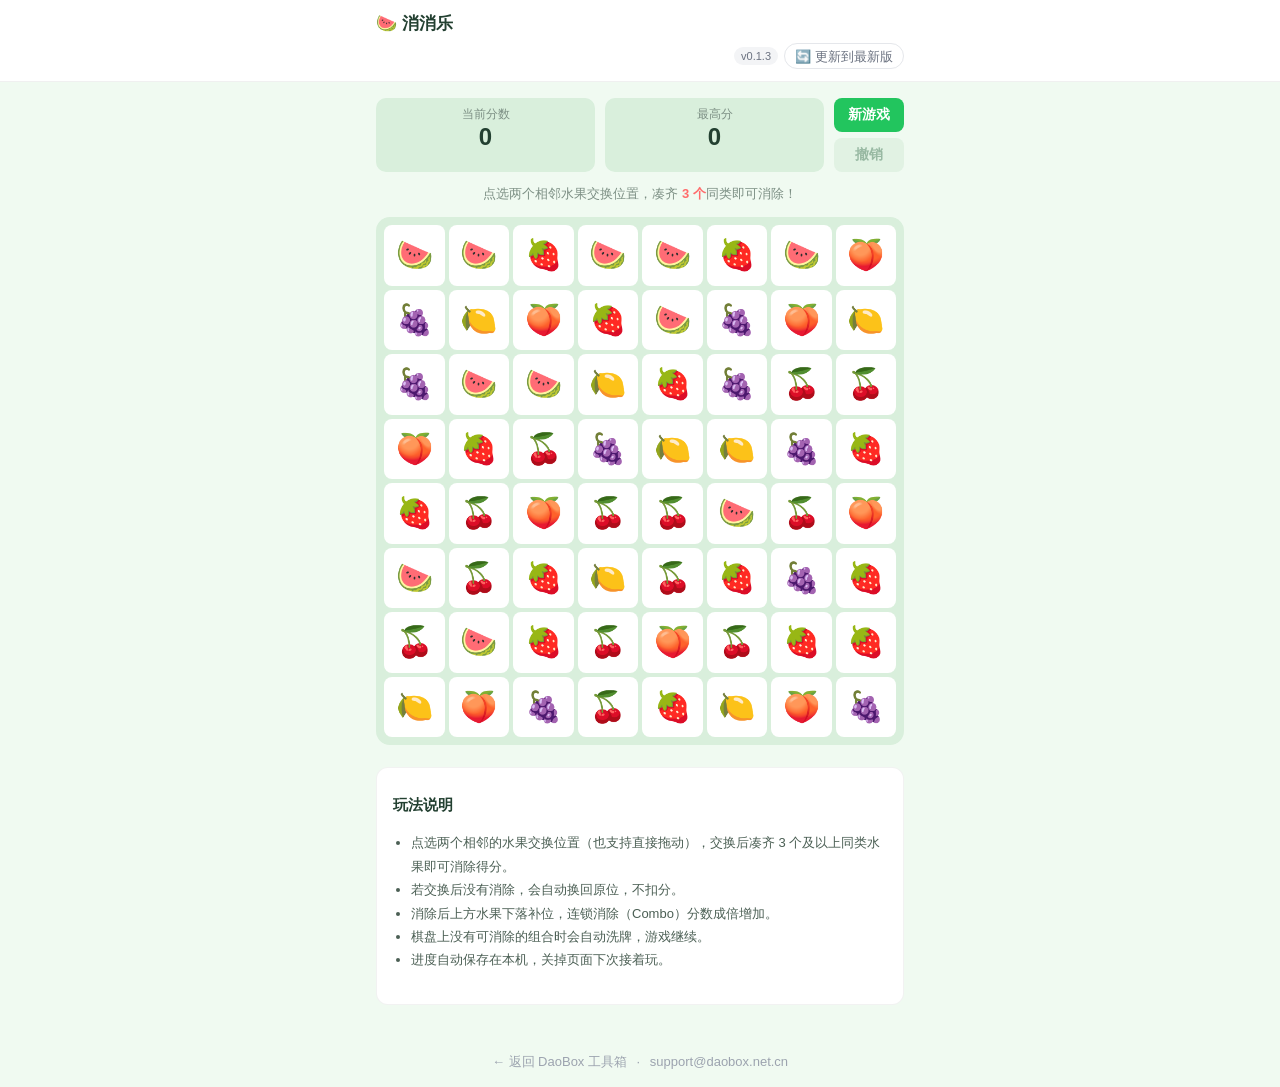
==== public/index.html @ 73c2ea01 "ui: 更新按钮改为图标+文字「更新到最新版」（手机端缩短为「更新」，分层规范）" ====
<!DOCTYPE html>
<html lang="zh-CN">
<head>
  <script>
    // 双域名适配：国内站 daobox.net.cn / 海外站 daobox.app，门户与登录按当前域名自动选择
    window.DB_HOME = location.hostname.indexOf('daobox.net.cn') !== -1
      ? 'https://daobox.net.cn' : 'https://daobox.app';
  </script>
  <meta charset="UTF-8">
  <meta name="viewport" content="width=device-width, initial-scale=1.0, viewport-fit=cover">
  <title>消消乐 · DaoBox 休闲小游戏</title>
  <meta name="description" content="DaoBox 消消乐：交换相邻水果，凑齐 3 个即可消除，连锁消除得分翻倍！点选、拖动都支持，随时随地来一局。">
  <link rel="manifest" href="manifest.json">
  <link rel="icon" href="icons/favicon.svg" type="image/svg+xml">
  <link rel="apple-touch-icon" href="icons/apple-touch-icon.png">
  <meta name="theme-color" content="#22c55e">
  <link rel="stylesheet" href="style.css?v=3">
</head>
<body>
  <header class="topbar">
    <div class="topbar-inner">
      <div class="brand">🍉 消消乐</div>
      <div class="topbar-tools"><span class="version-badge" id="app-version">v0.1.0</span><button class="refresh-btn" id="refresh-btn" type="button" aria-label="更新到最新版">🔄<span class="rb-full">更新到最新版</span><span class="rb-short">更新</span></button></div>
      <div class="topbar-slot" id="db-account-slot"></div>
    </div>
  </header>

  <main class="page">
    <section class="hud">
      <div class="score-box">
        <div class="score-label">当前分数</div>
        <div class="score-value" id="score">0</div>
      </div>
      <div class="score-box">
        <div class="score-label">最高分</div>
        <div class="score-value" id="best">0</div>
      </div>
      <div class="btn-col">
        <button id="btn-new" class="btn primary" type="button">新游戏</button>
        <button id="btn-undo" class="btn" type="button" disabled>撤销</button>
      </div>
    </section>

    <p class="hint">点选两个相邻水果交换位置，凑齐 <b>3 个</b>同类即可消除！</p>

    <div id="board" class="board" aria-label="消消乐棋盘">
      <div class="cells" id="cells"></div>
    </div>
    <div id="float-layer" class="float-layer"></div>

    <section class="tips">
      <h2>玩法说明</h2>
      <ul>
        <li>点选两个相邻的水果交换位置（也支持直接拖动），交换后凑齐 3 个及以上同类水果即可消除得分。</li>
        <li>若交换后没有消除，会自动换回原位，不扣分。</li>
        <li>消除后上方水果下落补位，连锁消除（Combo）分数成倍增加。</li>
        <li>棋盘上没有可消除的组合时会自动洗牌，游戏继续。</li>
        <li>进度自动保存在本机，关掉页面下次接着玩。</li>
      </ul>
    </section>
  </main>

  <div id="time-lock" class="modal-mask hidden">
    <div class="modal-card">
      <div class="win-emoji">⏰</div>
      <h3>今日免费时长已用完</h3>
      <p>注册登录每天可获得更多时长。</p>
      <div class="modal-btns">
        <a id="lock-login" class="primary-btn" href="javascript:void(0)">注册 / 登录</a>
        <button id="lock-close" class="secondary-btn" type="button">知道了</button>
      </div>
    </div>
  </div>

  <footer class="footer">
    <a id="home-link" href="javascript:void(0)">← 返回 DaoBox 工具箱</a>
    <span class="dot">·</span>
    <span id="contact-email"></span>
  </footer>

  <script>
    // 联系邮箱运行时拼接（防 Cloudflare obfuscate）
    (function () {
      var u = 'support', d = 'daobox.net.cn';
      document.getElementById('contact-email').innerHTML =
        '<a href="mailto:' + u + '@' + d + '">' + u + '@' + d + '</a>';
    })();
  </script>
  <script src="app.js?v=4"></script>
  <script>document.write('<script src="' + window.DB_HOME + '/portal.js" data-app="xiaoxiaole"><\/script>');</script>
  <script>
    (function () {
      var login = document.getElementById('lock-login');
      if (login) login.href = window.DB_HOME + '/login?src=xiaoxiaole';
      var home = document.getElementById('home-link');
      if (home) home.href = window.DB_HOME + '?src=xiaoxiaole';
    })();
  </script>
  <script>
    if ('serviceWorker' in navigator) {
      window.addEventListener('load', function () {
        navigator.serviceWorker.register('./service-worker.js').catch(function () {});
      });
    }
  
      // 切回前台时触发 SW 更新检查（覆盖长期不关闭的页面，方案A）
      document.addEventListener('visibilitychange', function () {
        if (document.visibilityState !== 'visible' || !('serviceWorker' in navigator)) return;
        navigator.serviceWorker.getRegistration().then(function (r) {
          if (r) r.update().catch(function () {});
        }).catch(function () {});
      });
  </script>
</body>
</html>
---- public/style.css ----
/* 消消乐 · DaoBox 家族（v0.1.0） */
:root {
  --bg: #f0faf1;
  --board: #d9efdc;
  --cell: #ffffff;
  --text: #234031;
  --muted: #7c8f84;
  --accent: #ff6b6b;
  --green: #22c55e;
}

* { box-sizing: border-box; }
html, body { margin: 0; padding: 0; }
body {
  min-height: 100vh; min-height: 100dvh;
  display: flex; flex-direction: column;
  background: var(--bg); color: var(--text);
  font-family: -apple-system, BlinkMacSystemFont, "PingFang SC", "Helvetica Neue", "Microsoft YaHei", sans-serif;
  -webkit-tap-highlight-color: transparent;
}

/* ---------- 顶栏 ---------- */
.topbar { background: #fff; border-bottom: 1px solid rgba(0,0,0,.06); }
.topbar-inner {
  max-width: 560px; margin: 0 auto;
  display: flex; align-items: center; justify-content: flex-end; flex-wrap: wrap; row-gap: 8px;
  padding: 12px 16px;
}
.topbar-inner .brand { flex: 1 1 100%; white-space: nowrap; }
.brand { font-size: 17px; font-weight: 700; }
.topbar-tools { display: inline-flex; align-items: center; gap: 6px; }
.version-badge { font-size: 11px; color: #6b7280; background: #f3f4f6; border-radius: 999px; padding: 3px 7px; }
.refresh-btn { height: 26px; padding: 0 10px; border: 1px solid #e5e7eb; border-radius: 999px; background: #fff; color: #6b7280; font-size: 13px; line-height: 1; cursor: pointer; display: inline-flex; align-items: center; gap: 4px; white-space: nowrap; }
.refresh-btn:hover { color: var(--green); border-color: #86efac; }

/* ---------- 主体 ---------- */
.page { max-width: 560px; width: 100%; margin: 0 auto; padding: 16px 16px 32px; flex: 1; }

.hud { display: flex; gap: 10px; align-items: stretch; margin-bottom: 12px; }
.score-box { flex: 1; background: var(--board); border-radius: 10px; padding: 8px 12px; text-align: center; }
.score-label { font-size: 12px; color: var(--muted); }
.score-value { font-size: 24px; font-weight: 800; line-height: 1.2; }
.btn-col { display: flex; flex-direction: column; gap: 6px; justify-content: center; }
.btn {
  border: none; border-radius: 8px;
  padding: 8px 14px; font-size: 14px; font-weight: 700;
  background: #cfe9d4; color: #2f6b44; cursor: pointer;
}
.btn.primary { background: var(--green); color: #fff; }
.btn:disabled { opacity: .45; cursor: default; }

.hint { font-size: 13px; margin-bottom: 14px; text-align: center; color: var(--muted); }
.hint b { color: var(--accent); }

/* ---------- 棋盘 ---------- */
.board {
  width: 100%;
  background: var(--board);
  border-radius: 14px;
  padding: 8px;
  touch-action: none;
  user-select: none;
  -webkit-user-select: none;
}
.cells {
  display: grid;
  grid-template-columns: repeat(8, 1fr);
  gap: 4px;
}
.cell {
  aspect-ratio: 1;
  background: var(--cell);
  border-radius: 8px;
  display: flex; align-items: center; justify-content: center;
  font-size: clamp(18px, 5.4vw, 30px);
  line-height: 1;
  cursor: pointer;
  position: relative;
}
.cell.selected { outline: 3px solid var(--accent); outline-offset: -3px; transform: scale(.9); }
.cell.swap-bump { animation: bump .16s ease; }
.cell.shake { animation: shake .3s ease; }
.cell.clearing { animation: pop-out .26s ease forwards; pointer-events: none; }
.cell.drop-in { animation: drop-in .22s ease backwards; }

@keyframes bump {
  0% { transform: scale(1); }
  50% { transform: scale(.82); }
  100% { transform: scale(1); }
}
@keyframes shake {
  0%, 100% { transform: translateX(0); }
  25% { transform: translateX(-3px); }
  75% { transform: translateX(3px); }
}
@keyframes pop-out {
  0% { transform: scale(1); opacity: 1; }
  100% { transform: scale(.1); opacity: 0; }
}
@keyframes drop-in {
  0% { transform: translateY(-14px); opacity: 0; }
  100% { transform: translateY(0); opacity: 1; }
}

/* ---------- 得分飘字 ---------- */
.float-layer {
  position: relative; height: 0; overflow: visible;
  max-width: 560px; margin: 0 auto; pointer-events: none; text-align: center;
}
.float-text {
  position: absolute; left: 50%; top: -8px;
  transform: translateX(-50%);
  font-size: 20px; font-weight: 800; color: var(--accent);
  text-shadow: 0 1px 4px rgba(255,107,107,.3);
  animation: float-up 1s ease forwards;
  white-space: nowrap;
}
@keyframes float-up {
  0% { opacity: 0; transform: translate(-50%, 8px); }
  20% { opacity: 1; }
  100% { opacity: 0; transform: translate(-50%, -34px); }
}

/* ---------- 提示 toast ---------- */
.toast {
  position: fixed; left: 50%; bottom: 96px; transform: translateX(-50%);
  background: rgba(23,42,33,.88); color: #fff;
  font-size: 13px; padding: 9px 16px; border-radius: 999px;
  z-index: 900; pointer-events: none;
  animation: toast-in .25s ease;
}
.toast.hidden { display: none; }
@keyframes toast-in {
  0% { opacity: 0; transform: translate(-50%, 8px); }
  100% { opacity: 1; transform: translate(-50%, 0); }
}

/* ---------- 说明 ---------- */
.tips {
  margin-top: 22px; background: #fff; border-radius: 12px;
  padding: 16px; border: 1px solid rgba(0,0,0,.05);
}
.tips h2 { font-size: 15px; margin-bottom: 8px; }
.tips ul { padding-left: 18px; }
.tips li { font-size: 13px; line-height: 1.8; color: #4b5f54; }

/* ---------- 弹窗 ---------- */
.modal-mask {
  position: fixed; inset: 0; z-index: 1000;
  background: rgba(2,6,23,.6);
  display: flex; align-items: center; justify-content: center;
  padding: 20px;
}
.modal-mask.hidden { display: none; }
.modal-card {
  width: 100%; max-width: 340px; background: #fff; border-radius: 16px;
  padding: 26px 22px; text-align: center;
}
.modal-card .win-emoji { font-size: 42px; line-height: 1; }
.modal-card h3 { font-size: 19px; margin: 12px 0 6px; color: #111827; }
.modal-card p { font-size: 14px; color: #6b7280; line-height: 1.6; }
.modal-btns { display: flex; flex-direction: column; gap: 10px; margin-top: 18px; }
.primary-btn, .secondary-btn {
  display: block; width: 100%; padding: 11px 0; border-radius: 10px;
  font-size: 15px; font-weight: 700; text-decoration: none; text-align: center;
  border: none; cursor: pointer;
}
.primary-btn { background: var(--green); color: #fff; }
.secondary-btn { background: #f3f4f6; color: #374151; }

/* ---------- 底部 ---------- */
.footer {
  max-width: 560px; width: 100%; margin: 0 auto;
  padding: 16px; text-align: center; font-size: 13px; color: #9ca3af;
}
.footer a { color: #9ca3af; text-decoration: none; }
.footer .dot { margin: 0 6px; }

@media (max-width: 380px) {
  .score-value { font-size: 20px; }
  .btn { padding: 7px 10px; font-size: 13px; }
}

/* v更新按钮分层：手机端缩短文案 */
.rb-short{display:none}
@media (max-width:480px){.rb-full{display:none}.rb-short{display:inline}}
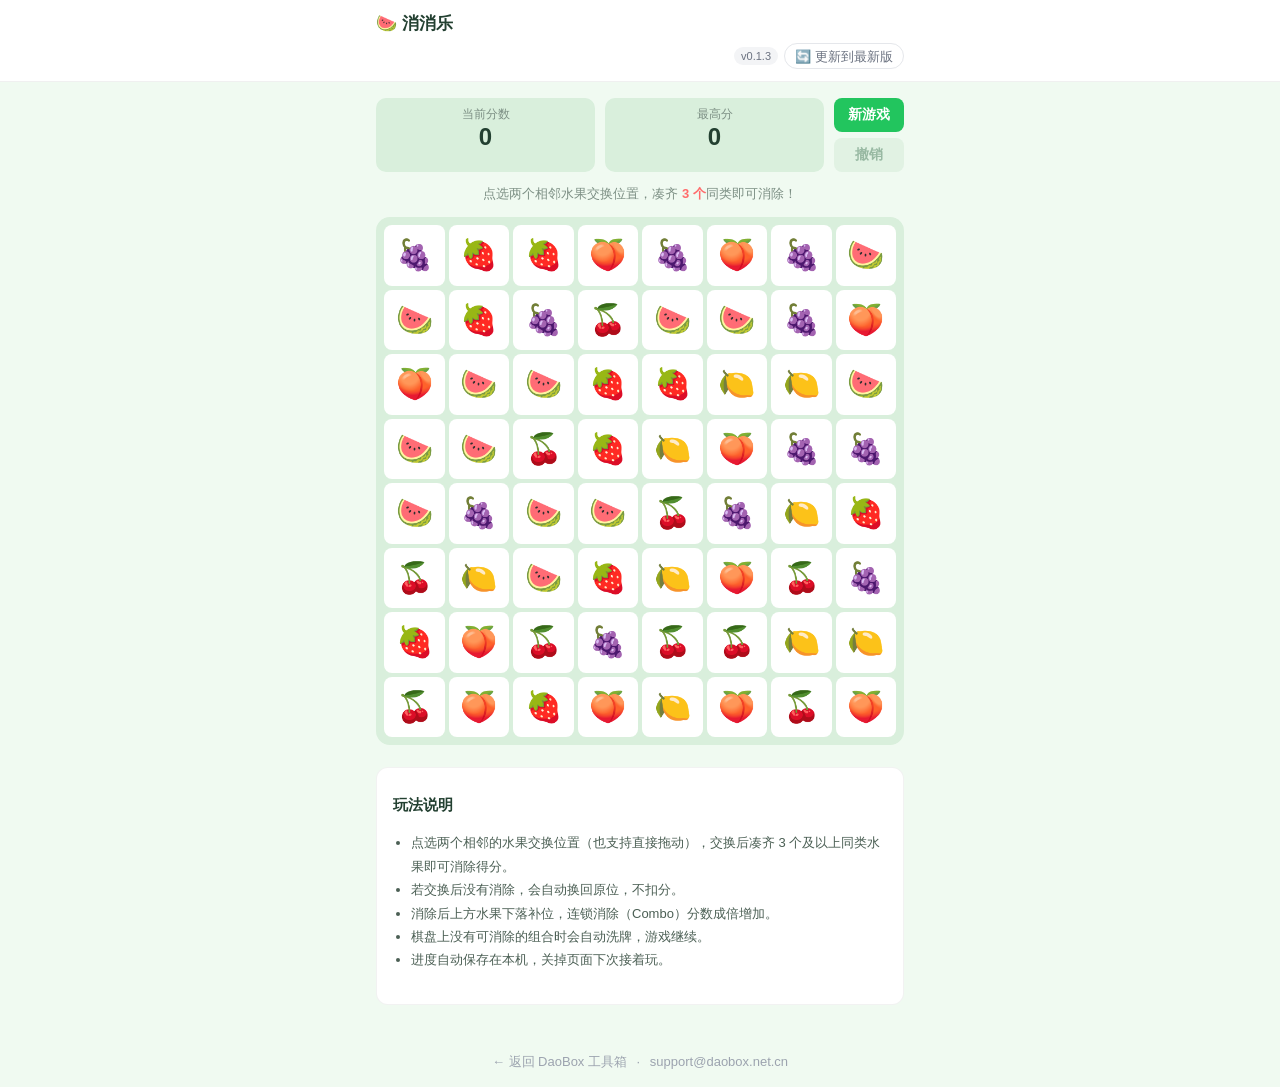
==== commit b2cf50ca: "seo: 补 robots/sitemap + 首页关键词 TDK（百度/Google 收录优化，儿童教育主轴）" ====
--- a/public/index.html
+++ b/public/index.html
@@ -8,9 +8,10 @@
   </script>
   <meta charset="UTF-8">
   <meta name="viewport" content="width=device-width, initial-scale=1.0, viewport-fit=cover">
-  <title>消消乐 · DaoBox 休闲小游戏</title>
-  <meta name="description" content="DaoBox 消消乐：交换相邻水果，凑齐 3 个即可消除，连锁消除得分翻倍！点选、拖动都支持，随时随地来一局。">
-  <link rel="manifest" href="manifest.json">
+  <title>消消乐游戏在线玩 - 儿童益智水果三消 | 道盒 DaoBox 儿童学习工具箱</title>
+  <meta name="description" content="水果三消消消乐游戏在线玩，画面可爱关卡丰富。适合孩子的休闲益智小游戏，免费无需下载，手机平板都能玩。">
+  <meta name="keywords" content="消消乐,三消游戏,水果消消乐,儿童益智游戏,休闲游戏">
+<link rel="manifest" href="manifest.json">
   <link rel="icon" href="icons/favicon.svg" type="image/svg+xml">
   <link rel="apple-touch-icon" href="icons/apple-touch-icon.png">
   <meta name="theme-color" content="#22c55e">
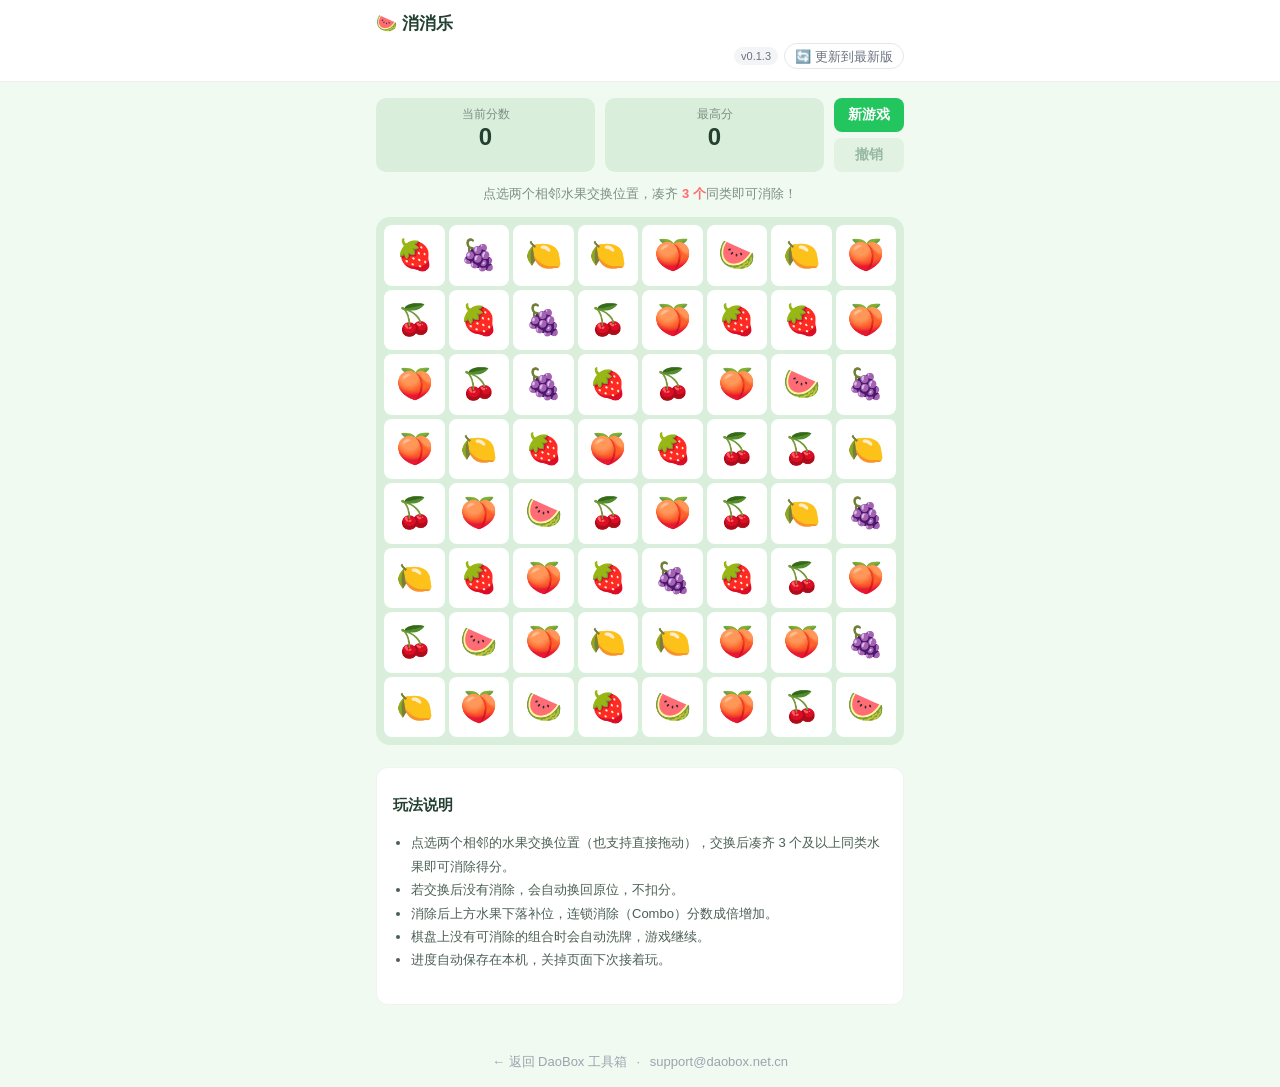
==== commit 532faa84: "seo: index.html meta 追加防沉迷/家长管控关键词与描述" ====
--- a/public/index.html
+++ b/public/index.html
@@ -9,8 +9,8 @@
   <meta charset="UTF-8">
   <meta name="viewport" content="width=device-width, initial-scale=1.0, viewport-fit=cover">
   <title>消消乐游戏在线玩 - 儿童益智水果三消 | 道盒 DaoBox 儿童学习工具箱</title>
-  <meta name="description" content="水果三消消消乐游戏在线玩，画面可爱关卡丰富。适合孩子的休闲益智小游戏，免费无需下载，手机平板都能玩。">
-  <meta name="keywords" content="消消乐,三消游戏,水果消消乐,儿童益智游戏,休闲游戏">
+  <meta name="description" content="水果三消消消乐游戏在线玩，画面可爱关卡丰富。适合孩子的休闲益智小游戏，免费无需下载，手机平板都能玩。家长可控时长，孩子玩得安心。">
+  <meta name="keywords" content="消消乐,三消游戏,水果消消乐,儿童益智游戏,休闲游戏,防沉迷游戏,儿童防沉迷,家长可控时长">
 <link rel="manifest" href="manifest.json">
   <link rel="icon" href="icons/favicon.svg" type="image/svg+xml">
   <link rel="apple-touch-icon" href="icons/apple-touch-icon.png">
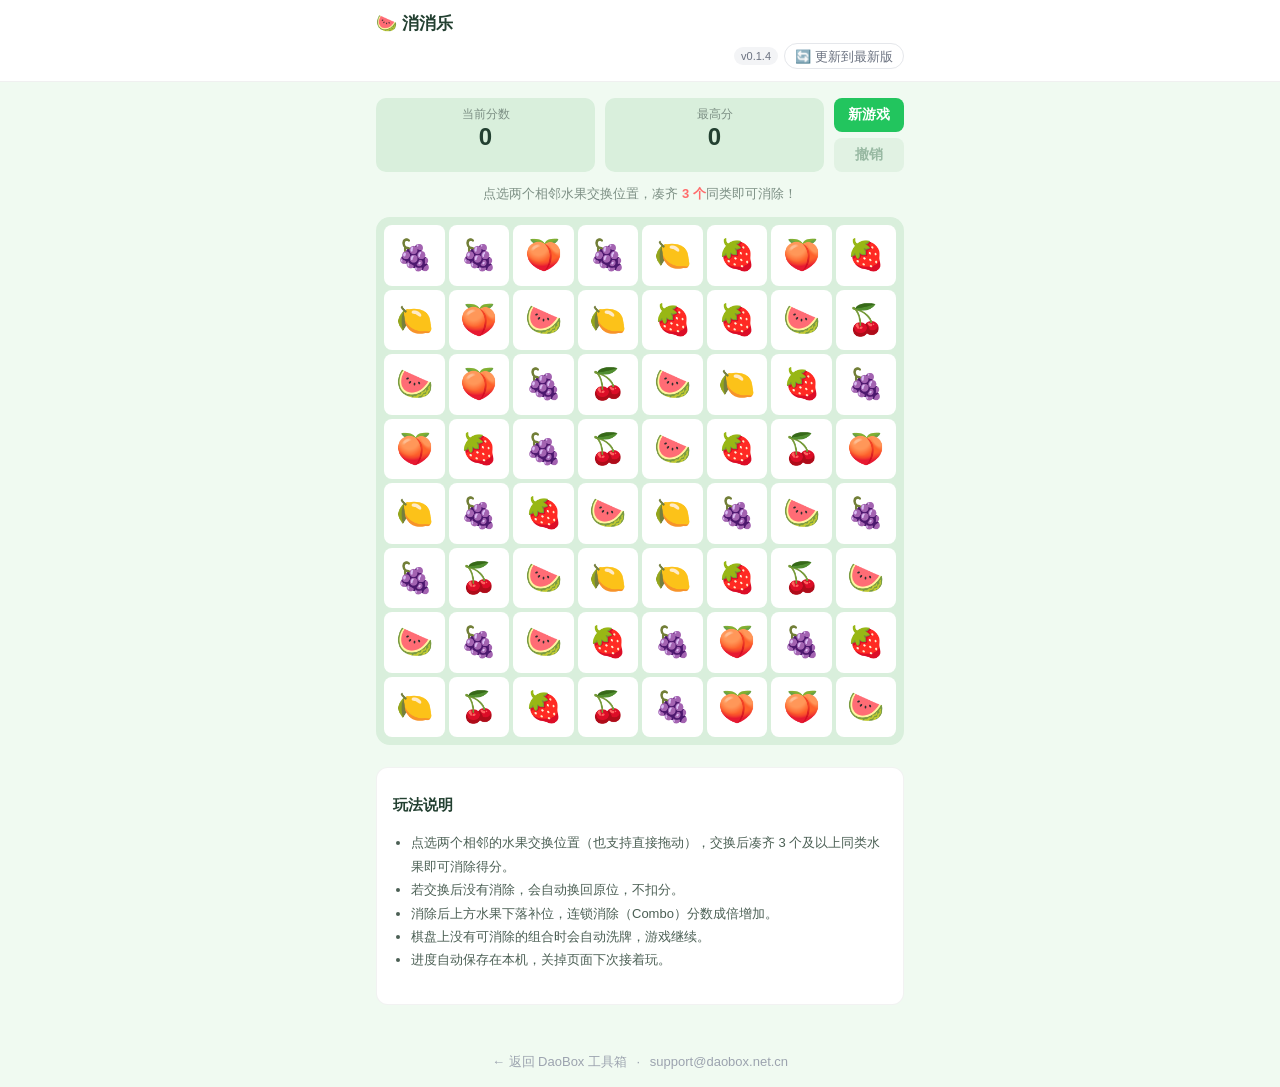
==== commit f16c05bc: "fix: 更新按钮改强制回源 + 返回工具箱链接域名自适应 + 版本号递增" ====
--- a/public/index.html
+++ b/public/index.html
@@ -87,7 +87,7 @@
         '<a href="mailto:' + u + '@' + d + '">' + u + '@' + d + '</a>';
     })();
   </script>
-  <script src="app.js?v=4"></script>
+  <script src="app.js?v=0.1.4"></script>
   <script>document.write('<script src="' + window.DB_HOME + '/portal.js" data-app="xiaoxiaole"><\/script>');</script>
   <script>
     (function () {
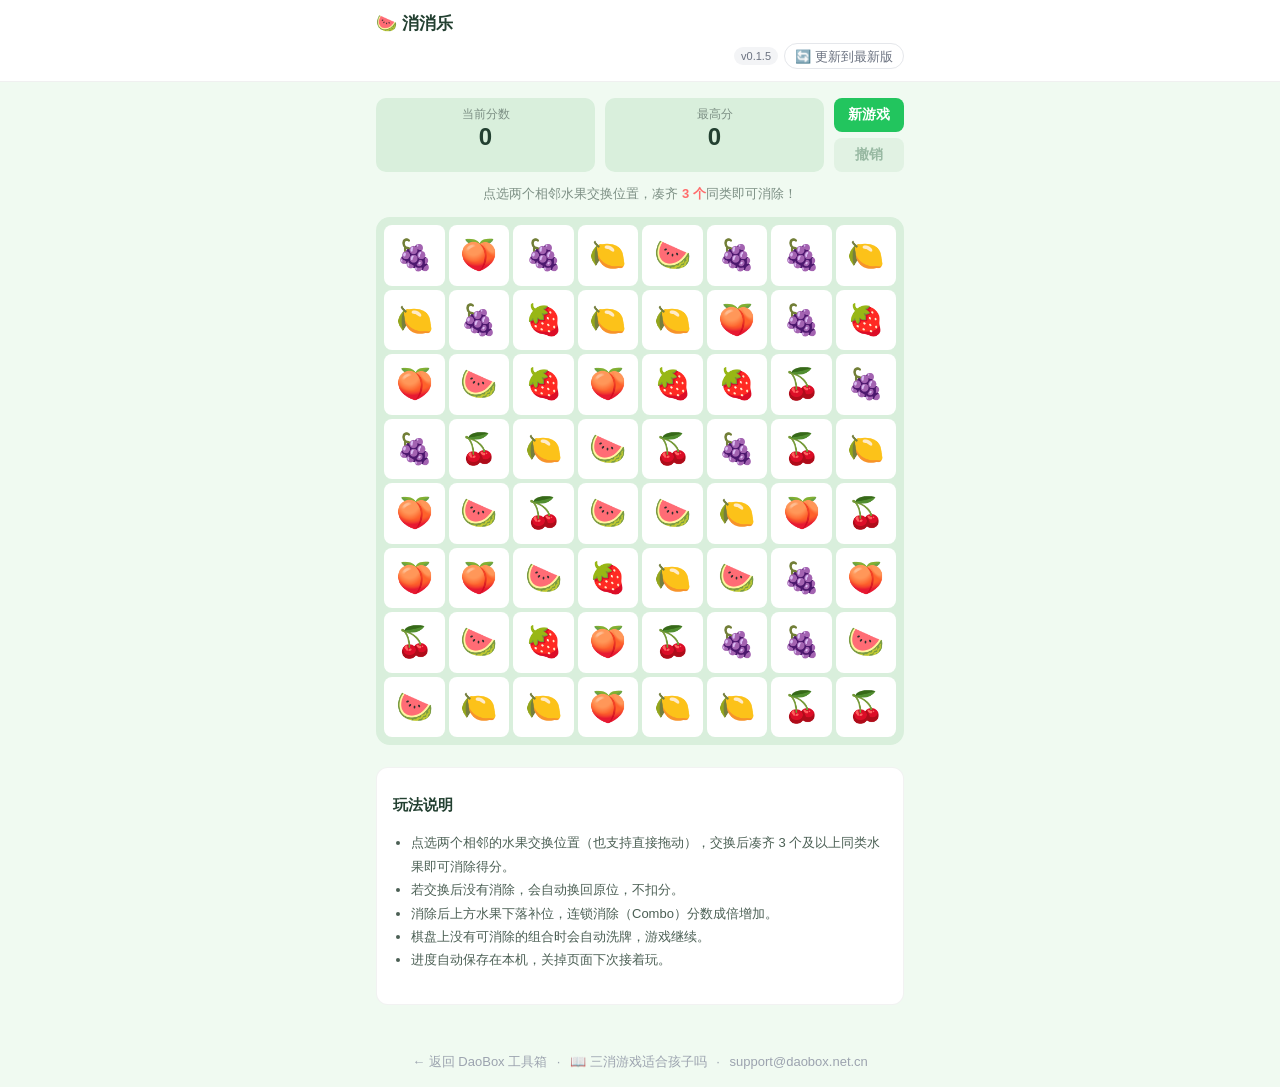
==== commit 8780711c: "seo: 新增《三消游戏适合孩子吗？》+ 首页静态内链，v0.1.5" ====
--- a/public/index.html
+++ b/public/index.html
@@ -76,6 +76,8 @@
   <footer class="footer">
     <a id="home-link" href="javascript:void(0)">← 返回 DaoBox 工具箱</a>
     <span class="dot">·</span>
+    <a href="/guides/is-match3-good-for-kids.html">📖 三消游戏适合孩子吗</a>
+    <span class="dot">·</span>
     <span id="contact-email"></span>
   </footer>
 
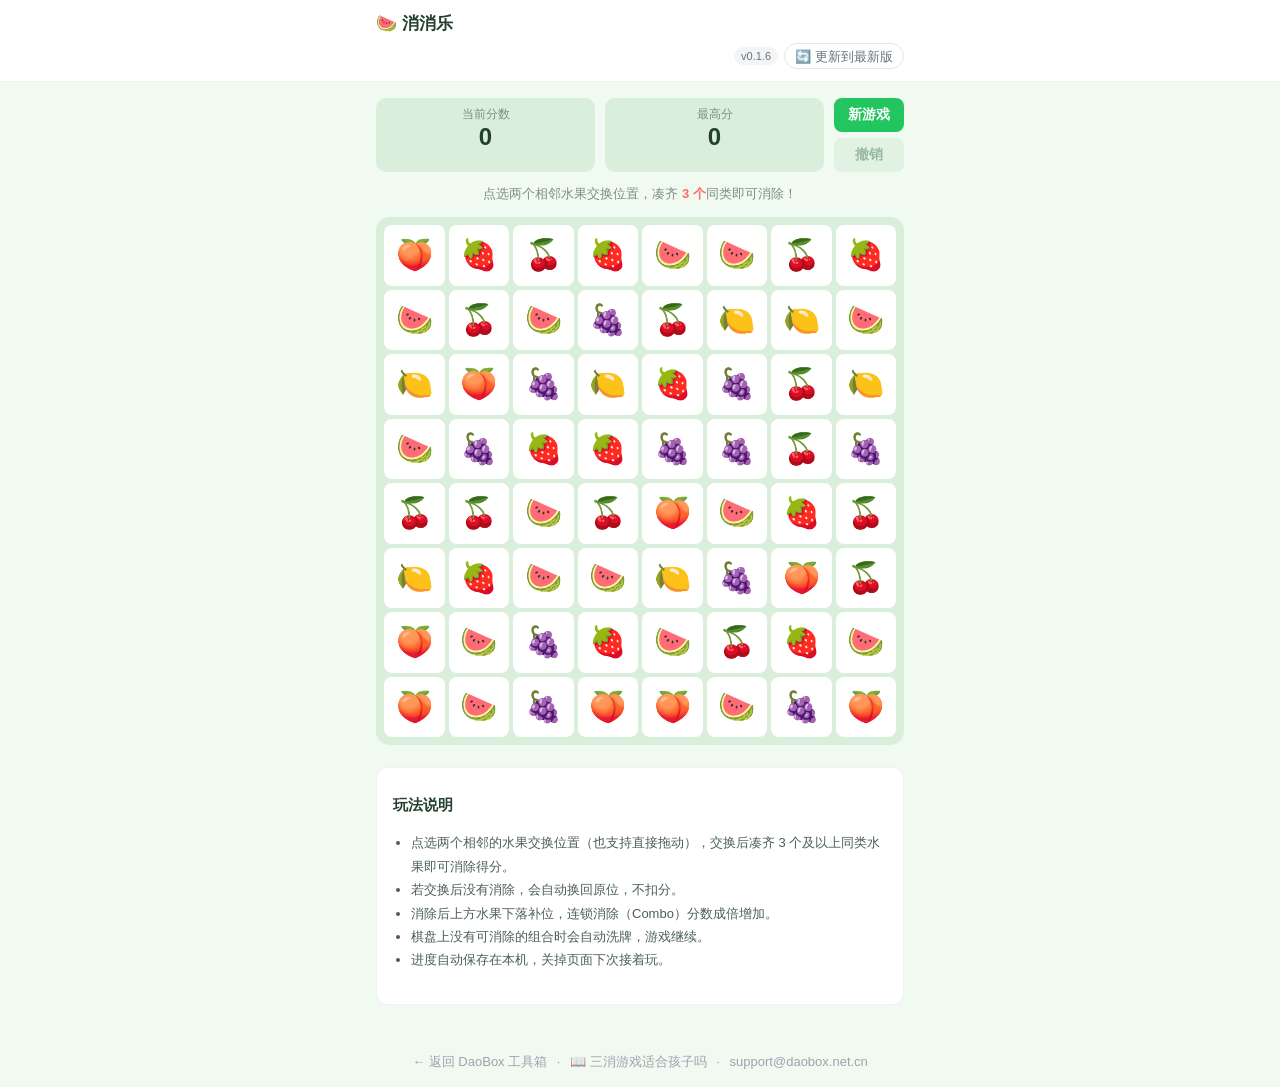
==== commit 47d26918: "seo: 补齐国内首页 canonical" ====
--- a/public/index.html
+++ b/public/index.html
@@ -9,6 +9,7 @@
   <meta charset="UTF-8">
   <meta name="viewport" content="width=device-width, initial-scale=1.0, viewport-fit=cover">
   <title>消消乐游戏在线玩 - 儿童益智水果三消 | 道盒 DaoBox 儿童学习工具箱</title>
+  <link rel="canonical" href="https://xiaoxiaole.daobox.net.cn/">
   <meta name="description" content="水果三消消消乐游戏在线玩，画面可爱关卡丰富。适合孩子的休闲益智小游戏，免费无需下载，手机平板都能玩。家长可控时长，孩子玩得安心。">
   <meta name="keywords" content="消消乐,三消游戏,水果消消乐,儿童益智游戏,休闲游戏,防沉迷游戏,儿童防沉迷,家长可控时长">
 <link rel="manifest" href="manifest.json">
@@ -89,7 +90,7 @@
         '<a href="mailto:' + u + '@' + d + '">' + u + '@' + d + '</a>';
     })();
   </script>
-  <script src="app.js?v=0.1.4"></script>
+  <script src="app.js?v=0.1.6"></script>
   <script>document.write('<script src="' + window.DB_HOME + '/portal.js" data-app="xiaoxiaole"><\/script>');</script>
   <script>
     (function () {
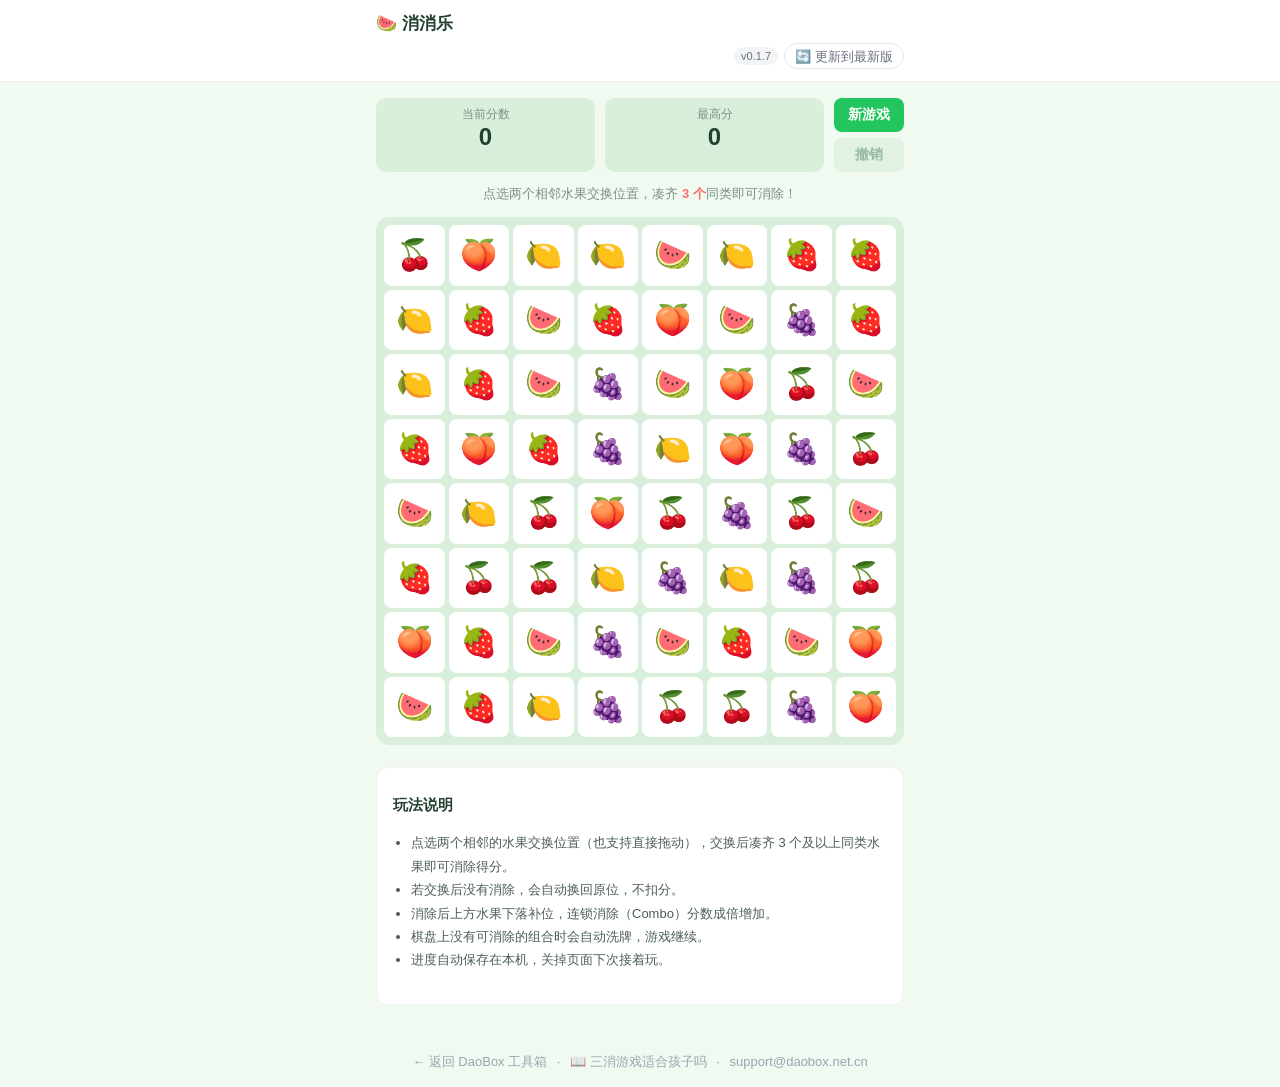
==== commit 6c9b0f30: "seo: 统一免费体验与会员文案" ====
--- a/public/index.html
+++ b/public/index.html
@@ -10,7 +10,7 @@
   <meta name="viewport" content="width=device-width, initial-scale=1.0, viewport-fit=cover">
   <title>消消乐游戏在线玩 - 儿童益智水果三消 | 道盒 DaoBox 儿童学习工具箱</title>
   <link rel="canonical" href="https://xiaoxiaole.daobox.net.cn/">
-  <meta name="description" content="水果三消消消乐游戏在线玩，画面可爱关卡丰富。适合孩子的休闲益智小游戏，免费无需下载，手机平板都能玩。家长可控时长，孩子玩得安心。">
+  <meta name="description" content="水果三消消消乐游戏在线玩，画面可爱关卡丰富。适合孩子的休闲益智小游戏，无需下载，手机平板都能玩。免费体验，注册后每日时长翻倍，会员全家不限时。家长可控时长，孩子玩得安心。">
   <meta name="keywords" content="消消乐,三消游戏,水果消消乐,儿童益智游戏,休闲游戏,防沉迷游戏,儿童防沉迷,家长可控时长">
 <link rel="manifest" href="manifest.json">
   <link rel="icon" href="icons/favicon.svg" type="image/svg+xml">
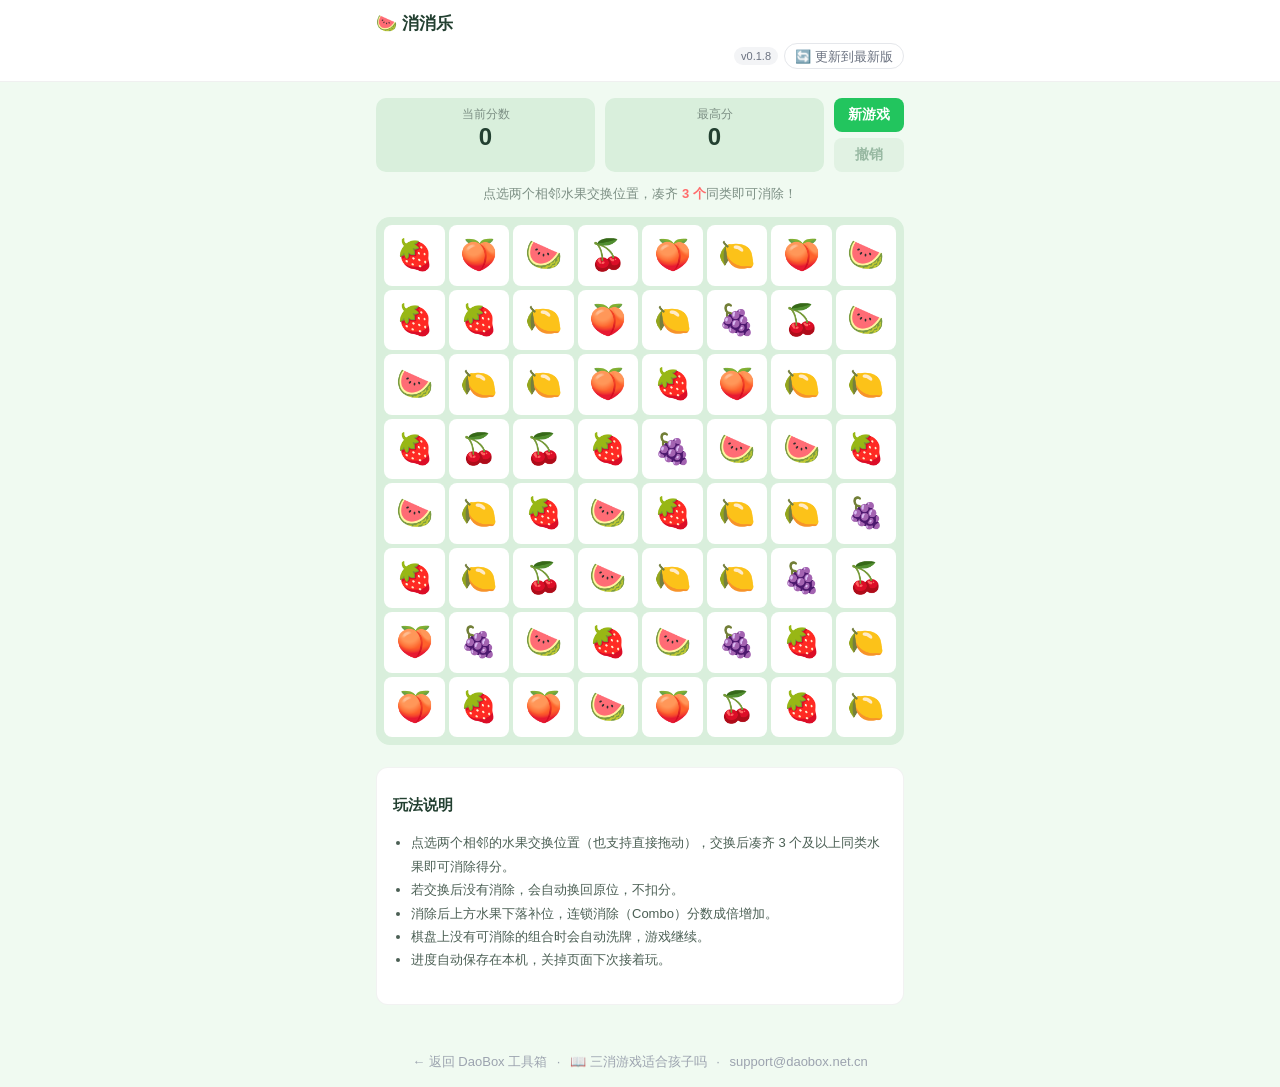
==== commit e1384b9b: "feat: 接入消消乐跨设备云同步" ====
--- a/public/index.html
+++ b/public/index.html
@@ -90,8 +90,9 @@
         '<a href="mailto:' + u + '@' + d + '">' + u + '@' + d + '</a>';
     })();
   </script>
-  <script src="app.js?v=0.1.6"></script>
-  <script>document.write('<script src="' + window.DB_HOME + '/portal.js" data-app="xiaoxiaole"><\/script>');</script>
+  <script src="app.js?v=0.1.8"></script>
+  <script>document.write('<script src="' + window.DB_HOME + '/portal.js?v=20261127" data-app="xiaoxiaole"><\/script>');</script>
+  <script>document.write('<script src="' + window.DB_HOME + '/cloud-sync.js?v=1.0.0"><\/script>');</script>
   <script>
     (function () {
       var login = document.getElementById('lock-login');
